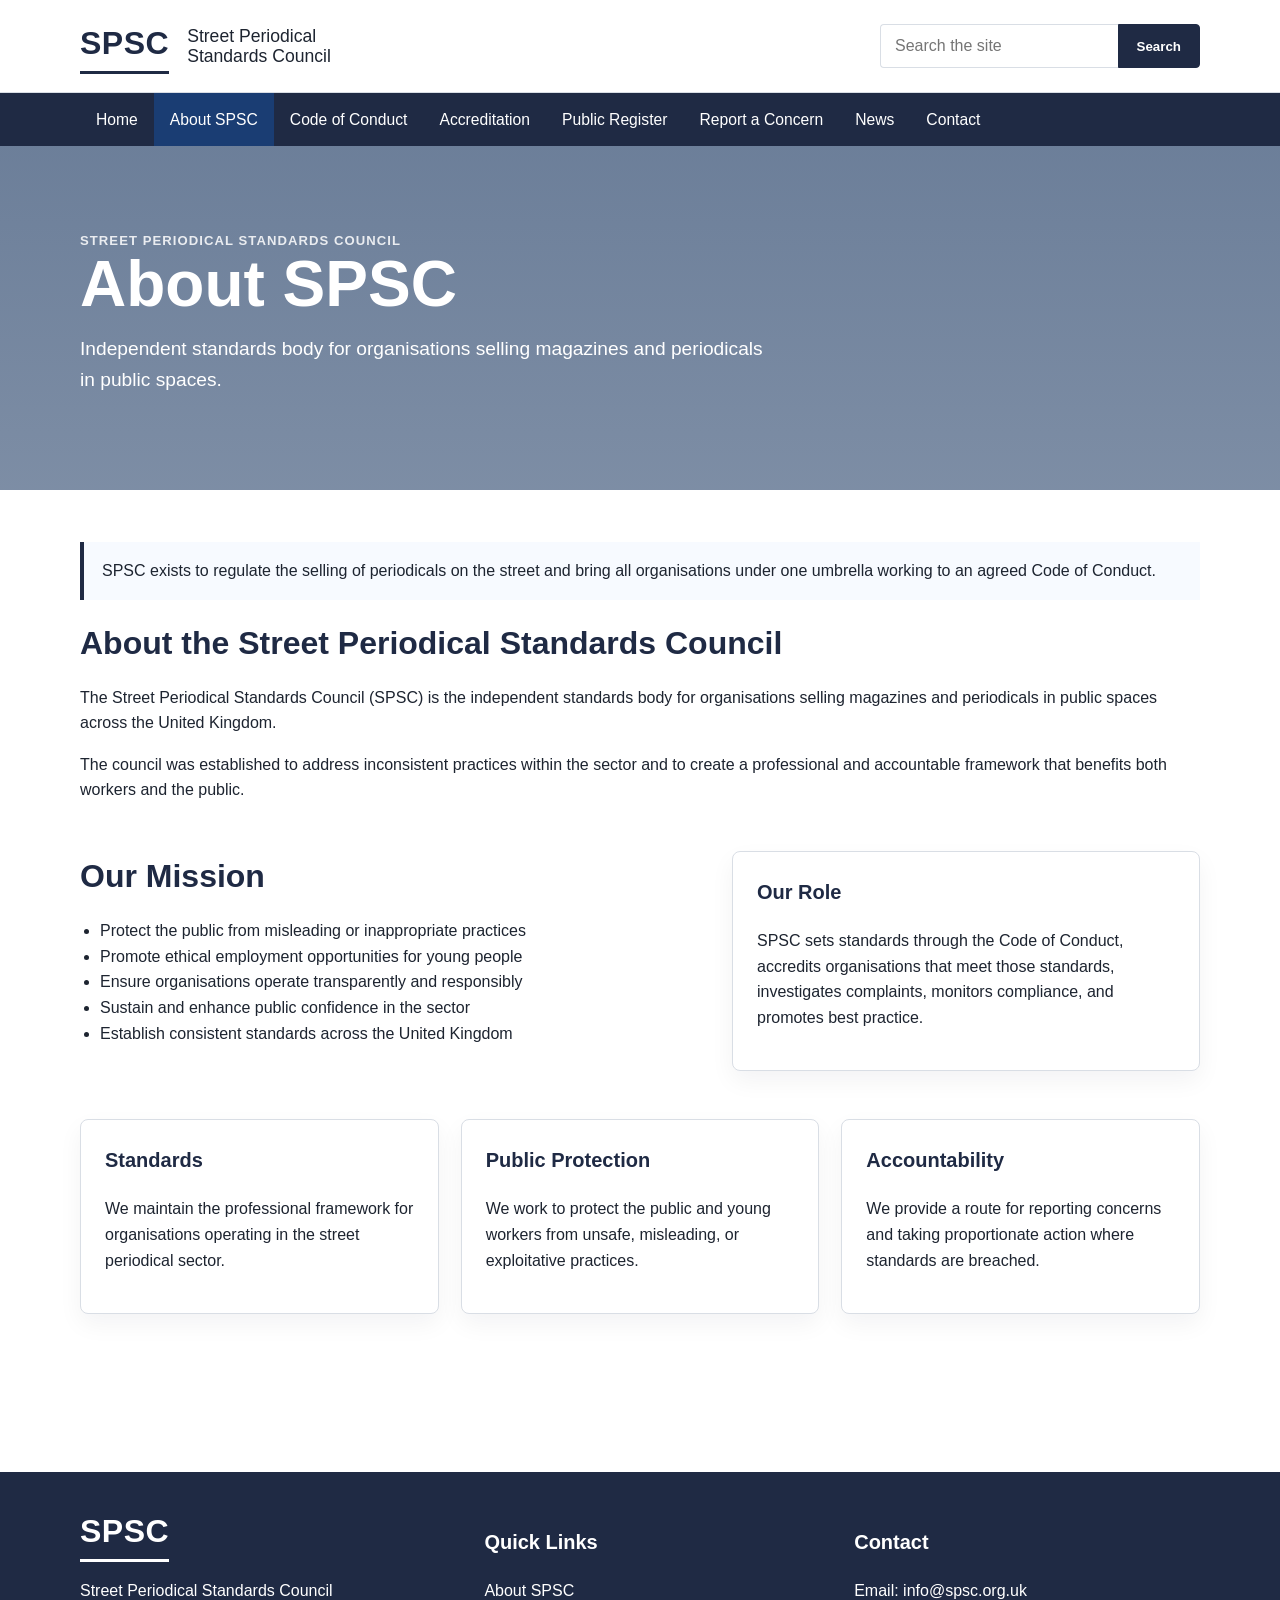
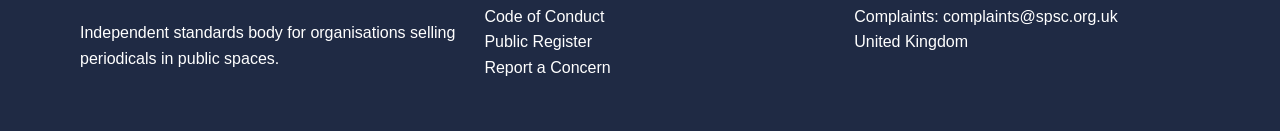
==== about.html @ 5992c967 "Home Page" ====
<!doctype html>
<html lang="en">
<head>
  <meta charset="utf-8">
  <meta name="viewport" content="width=device-width, initial-scale=1">
  <title>About SPSC</title>
  <link rel="stylesheet" href="styles.css">
</head>
<body>
<header class="topbar">
  <div class="container topbar-inner">
    <div class="brand">
      <div class="brand-mark">SPSC</div>
      <div class="brand-text">Street Periodical<br>Standards Council</div>
    </div>
    <form class="search-form">
      <input type="search" placeholder="Search the site">
      <button type="submit">Search</button>
    </form>
  </div>
</header>
<nav class="nav">
  <div class="container">
    <ul>
      <li><a href="index.html" >Home</a></li>
      <li><a href="about.html" class="active">About SPSC</a></li>
      <li><a href="code-of-conduct.html" >Code of Conduct</a></li>
      <li><a href="accreditation.html" >Accreditation</a></li>
      <li><a href="public-register.html" >Public Register</a></li>
      <li><a href="report-a-concern.html" >Report a Concern</a></li>
      <li><a href="news.html" >News</a></li>
      <li><a href="contact.html" >Contact</a></li>
    </ul>
  </div>
</nav>
<section class="hero">
  <div class="container">
    <div class="kicker">Street Periodical Standards Council</div>
    <h1>About SPSC</h1>
    <p>Independent standards body for organisations selling magazines and periodicals in public spaces.</p>
  </div>
</section>
<main>
  <div class="container">
    
<section class="section">
  <div class="notice">SPSC exists to regulate the selling of periodicals on the street and bring all organisations under one umbrella working to an agreed Code of Conduct.</div>
  <h2>About the Street Periodical Standards Council</h2>
  <p>The Street Periodical Standards Council (SPSC) is the independent standards body for organisations selling magazines and periodicals in public spaces across the United Kingdom.</p>
  <p>The council was established to address inconsistent practices within the sector and to create a professional and accountable framework that benefits both workers and the public.</p>
</section>
<section class="section grid-2">
  <div>
    <h2>Our Mission</h2>
    <ul class="clean">
      <li>Protect the public from misleading or inappropriate practices</li>
      <li>Promote ethical employment opportunities for young people</li>
      <li>Ensure organisations operate transparently and responsibly</li>
      <li>Sustain and enhance public confidence in the sector</li>
      <li>Establish consistent standards across the United Kingdom</li>
    </ul>
  </div>
  <div class="card">
    <h3>Our Role</h3>
    <p>SPSC sets standards through the Code of Conduct, accredits organisations that meet those standards, investigates complaints, monitors compliance, and promotes best practice.</p>
  </div>
</section>
<section class="section grid-3">
  <div class="card"><h3>Standards</h3><p>We maintain the professional framework for organisations operating in the street periodical sector.</p></div>
  <div class="card"><h3>Public Protection</h3><p>We work to protect the public and young workers from unsafe, misleading, or exploitative practices.</p></div>
  <div class="card"><h3>Accountability</h3><p>We provide a route for reporting concerns and taking proportionate action where standards are breached.</p></div>
</section>
  </div>
</main>
<footer class="footer">
  <div class="container footer-grid">
    <div>
      <div class="brand-mark" style="color:white;border-color:white;display:inline-block">SPSC</div>
      <p>Street Periodical Standards Council</p>
      <p>Independent standards body for organisations selling periodicals in public spaces.</p>
    </div>
    <div>
      <h3>Quick Links</h3>
      <p><a href="about.html">About SPSC</a><br>
      <a href="code-of-conduct.html">Code of Conduct</a><br>
      <a href="public-register.html">Public Register</a><br>
      <a href="report-a-concern.html">Report a Concern</a></p>
    </div>
    <div>
      <h3>Contact</h3>
      <p>Email: info@spsc.org.uk<br>
      Complaints: complaints@spsc.org.uk<br>
      United Kingdom</p>
    </div>
  </div>
</footer>
<script src="script.js"></script>
</body>
</html>
---- styles.css ----
:root {
  --navy: #1f2a44;
  --navy-2: #1a3d73;
  --text: #1d2430;
  --muted: #5b6573;
  --light: #f4f6f8;
  --border: #d9dee5;
  --white: #ffffff;
}
* { box-sizing: border-box; }
body {
  margin: 0;
  font-family: Arial, Helvetica, sans-serif;
  color: var(--text);
  background: #fff;
  line-height: 1.6;
}
a { color: var(--navy); text-decoration: none; }
a:hover { text-decoration: underline; }
.container { width: min(1120px, 92%); margin: 0 auto; }
.topbar {
  background: var(--white);
  border-bottom: 1px solid var(--border);
}
.topbar-inner {
  display: flex; align-items: center; justify-content: space-between;
  gap: 20px; padding: 18px 0;
}
.brand {
  display: flex; align-items: center; gap: 18px;
}
.brand-mark {
  font-size: 2rem; font-weight: 800; letter-spacing: .5px; color: var(--navy);
  border-bottom: 3px solid var(--navy); padding-bottom: 2px;
}
.brand-text { font-size: 1.1rem; line-height: 1.15; color: var(--text); }
.search-form { display: flex; gap: 0; min-width: 320px; }
.search-form input {
  flex: 1; padding: 12px 14px; border: 1px solid var(--border); border-right: 0;
  font-size: 1rem; border-radius: 4px 0 0 4px;
}
.search-form button, .btn {
  background: var(--navy); color: #fff; border: 1px solid var(--navy);
  padding: 12px 18px; border-radius: 4px; cursor: pointer; font-weight: 700;
}
.search-form button { border-radius: 0 4px 4px 0; }
.btn.secondary { background: #fff; color: var(--navy); }
.btn.ghost { background: transparent; color: var(--navy); border-color: var(--navy); }
.btn.ghost2 { background: var(--navy); color: #fff; border: 1px solid var(--navy);
  padding: 12px 18px; border-radius: 4px; cursor: pointer; font-weight: 700; }
.nav {
  background: var(--navy);
}
.nav ul {
  list-style: none; margin: 0; padding: 0; display: flex; flex-wrap: wrap; gap: 0;
}
.nav a {
  display: block; color: #fff; padding: 14px 16px; font-size: .98rem;
}
.nav a.active, .nav a:hover { background: var(--navy-2); text-decoration: none; }
.hero.home {
  position: relative;
  min-height: 80vh;
  display: flex;
  align-items: center;
  padding: 80px 0;
  color: #ffffff;
  /* Specific gradient to match the image: Darker on the left and bottom */
  background-image: 
    linear-gradient(to right, rgba(255, 255, 255, 0.662) 50%, rgba(17, 24, 39, 0.3) 100%), 
    url('https://images.unsplash.com/photo-1693492153993-be333e685f08?q=80&w=1170&auto=format&fit=crop&ixlib=rb-4.1.0&ixid=M3wxMjA3fDB8MHxwaG90by1wYWdlfHx8fGVufDB8fHx8fA%3D%3D');
  background-size: cover;
  background-position: center;
}


.hero-content {
  max-width: 700px; /* Aligns text to the left side as seen in the image */
}

.hero-title {
  font-size: 3.5rem;
  font-weight: 800;
  line-height: 1.1;
  color: #1f2a44; /* The dark navy color for the main heading */
  margin-bottom: 25px;
}

.hero-subtitle {
  font-size: 2.2rem;
  font-weight: 600;
  color: #ffffff;
  margin-bottom: 30px;
  line-height: 1.2;
}

.hero-description {
  font-size: 1.25rem;
  line-height: 1.6;
  color: rgba(255, 255, 255, 0.9);
  margin-bottom: 40px;
}

/* Button Styling */
.hero-buttons {
  display: flex;
  gap: 20px;
}


/* Responsive adjustments */
@media (max-width: 768px) {
  .hero-title { font-size: 2.5rem; }
  .hero-subtitle { font-size: 1.8rem; }
  .hero-buttons { flex-direction: column; }
}

.hero {
  background: linear-gradient(rgba(18,48,91,.62), rgba(18,48,91,.55)), url('../a_digital_mockup_of_the_official_website_for_the_s.png') center/cover no-repeat;
  color: #fff; padding: 84px 0 70px;
}

.hero h1 { font-size: clamp(2.2rem, 5vw, 4rem); line-height: 1.05; margin: 0 0 16px; max-width: 720px; }
.hero p { max-width: 700px; font-size: 1.2rem; margin: 0 0 24px; }
.hero-actions { display: flex; gap: 14px; flex-wrap: wrap; }
main { padding: 34px 0 70px; }
.section { margin: 0 0 48px; }
.grid-2 { display: grid; grid-template-columns: 1.2fr .9fr; gap: 28px; }
.grid-3 { display: grid; grid-template-columns: repeat(3, 1fr); gap: 22px; }
.grid-4 { display: grid; grid-template-columns: 1fr 3fr; gap: 28px; }

.card {
  background: #fff; border: 1px solid var(--border); border-radius: 8px;
  padding: 24px; box-shadow: 0 10px 24px rgba(9,25,49,.05);
}

.card2 {
  background: #fff; border: 1px solid var(--border); border-radius: 8px;
  padding: 24px; box-shadow: 0 10px 24px rgba(9,25,49,.05);
}

.card2:hover {
  background: var(--navy); border: 1px solid var(--border); border-radius: 8px;
  padding: 24px; box-shadow: 0 10px 24px rgba(9,25,49,.05);
  transition: background 0.5s ease, color 0.3s ease;
}

.card2:hover h3, .card2:hover p, .card2:hover .card-header i {
  color: #fff;
}

.card-header i{
  font-size: 3rem; color: var(--navy); margin: 0 0 14px;
}
.card h3 { margin-top: 0; color: var(--navy); }
h2 { color: var(--navy); font-size: 2rem; margin: 0 0 14px; }
h3 { font-size: 1.25rem; }
.lead { color: var(--muted); font-size: 1.08rem; }
ul.clean { padding-left: 20px; }
.status {
  display: inline-block; padding: 4px 9px; border-radius: 999px; font-size: .9rem; font-weight: 700;
  background: #e8f0ff; color: var(--navy);
}
.status.review { background: #fff4d7; color: #8b6700; }
.status.suspended { background: #fee5e5; color: #9a1b1b; }
.table-wrap { overflow-x: auto; }
table {
  width: 100%; border-collapse: collapse; background: #fff; border: 1px solid var(--border);
}
th, td { padding: 14px 12px; border-bottom: 1px solid var(--border); text-align: left; }
th { background: var(--light); color: var(--navy); }
.notice {
  border-left: 4px solid var(--navy); background: #f7faff; padding: 16px 18px; margin: 18px 0;
}
.form-grid { display: grid; grid-template-columns: 1fr 1fr; gap: 18px; }
.form-group { display: flex; flex-direction: column; gap: 8px; margin-bottom: 16px; }
label { font-weight: 700; }
input, textarea, select {
  width: 100%; padding: 12px 13px; border: 1px solid var(--border); border-radius: 4px; font-size: 1rem;
}
textarea { min-height: 130px; resize: vertical; }
.footer {
  background: var(--navy); color: #fff; padding: 34px 0; margin-top: 40px;
}
.footer-grid { display: grid; grid-template-columns: 1.1fr 1fr 1fr; gap: 24px; }
.footer a { color: #fff; }
.kicker { text-transform: uppercase; letter-spacing: .08em; font-size: .82rem; color: var(--muted); font-weight: 700; }
.hero .kicker { color: rgba(255,255,255,.85); }
@media (max-width: 900px) {
  .grid-2, .grid-3, .footer-grid, .form-grid { grid-template-columns: 1fr; }
  .topbar-inner { flex-direction: column; align-items: flex-start; }
  .search-form { min-width: 0; width: 100%; }
}

/* Container Box */
.spsc-register-card {
    background: #FFFFFF;
    padding: 30px;
    max-width: 450px;
    border-radius: 4px;
    box-shadow: 0 4px 15px rgba(0,0,0,0.05);
}

/* Search Input Styling */
.register-search-wrap {
    display: flex;
    margin-bottom: 25px;
    border: 1px solid #e0e0e0;
    border-radius: 6px;
    overflow: hidden;
}

.search-input-container {
    display: flex;
    align-items: center;
    padding-left: 15px;
    flex-grow: 1;
}

.search-input-container input {
    border: none;
    padding: 12px;
    width: 100%;
    outline: none;
}

.search-button {
    background: #e6e6e6;
    border: none;
    padding: 0 25px;
    color: #333;
    font-weight: 600;
    cursor: pointer;
}

/* Organization Result Card */
.organization-result {
    border: 1px solid #e0e0e0;
    border-radius: 8px;
    overflow: hidden;
}

.org-header {
    background: #f4f5f7; /* Light grey header */
    padding: 10px;
    display: flex;
    justify-content: space-between;
    align-items: center;
    border-bottom: 1px solid #e0e0e0;
}

.org-header h4 {
    font-weight: 800;
    font-style: italic;
    margin: 0 0 5px 0;
    font-size: 1.1rem;
}

.badge-accredited {
    background: #e1f0f4;
    color: #4b8ba0;
    padding: 2px 8px;
    border-radius: 4px;
    font-size: 0.85rem;
}

.org-location {
    padding: 15px 20px;
    display: flex;
    justify-content: space-between;
    align-items: center;
    color: #666;
}

.org-location strong {
    color: #333;
}

.fa-chevron-right {
    color: #999;
    font-size: 0.8rem;
}
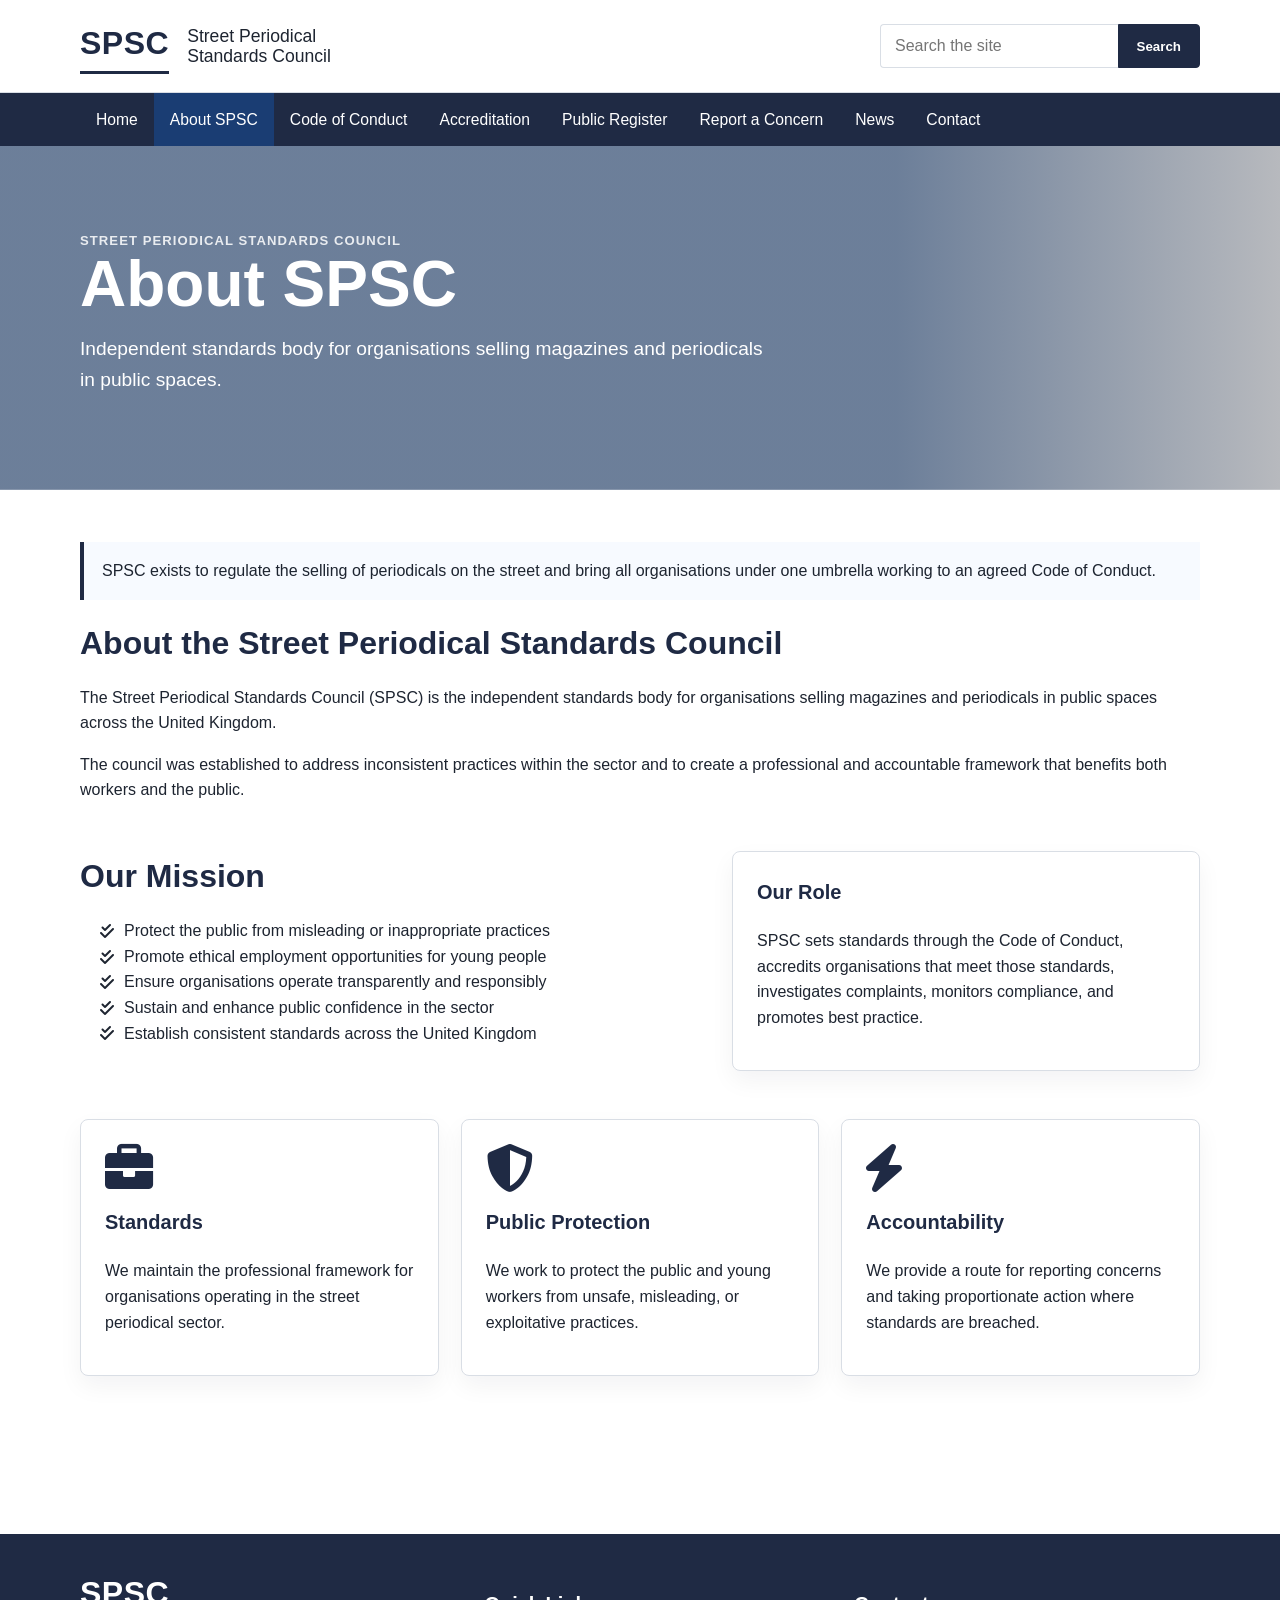
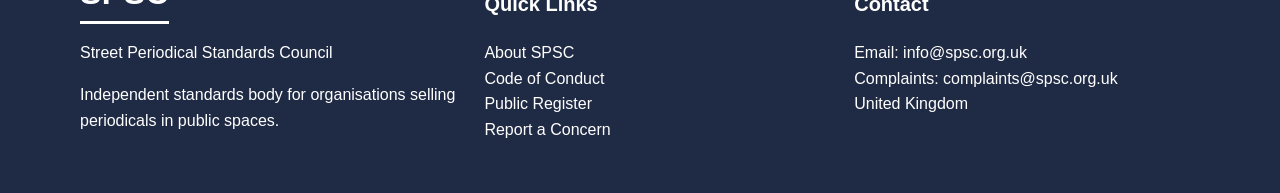
==== commit 0134a0b7: "About Page" ====
--- a/about.html
+++ b/about.html
@@ -3,8 +3,11 @@
 <head>
   <meta charset="utf-8">
   <meta name="viewport" content="width=device-width, initial-scale=1">
-  <title>About SPSC</title>
+  <meta name="description" content="The Street Periodical Standards Council (SPSC) is the independent regulatory body overseeing organisations that sell magazines and other periodicals in public spaces. Our role is to bring the sector under one professional framework, regulate practices, investigate complaints, and ensure accredited organisations uphold the SPSC Code of Conduct.">
+  <title>Street Periodical Standards Council (SPSC) | About</title>
   <link rel="stylesheet" href="styles.css">
+  <link rel="stylesheet" href="https://cdnjs.cloudflare.com/ajax/libs/font-awesome/6.0.0/css/all.min.css">
+    <link href="https://fonts.googleapis.com/css2?family=Plus+Jakarta+Sans:wght@400;500;600;700&display=swap" rel="stylesheet">
 </head>
 <body>
 <header class="topbar">
@@ -19,6 +22,7 @@
     </form>
   </div>
 </header>
+
 <nav class="nav">
   <div class="container">
     <ul>
@@ -33,13 +37,15 @@
     </ul>
   </div>
 </nav>
-<section class="hero">
+
+<section class="hero about">
   <div class="container">
     <div class="kicker">Street Periodical Standards Council</div>
     <h1>About SPSC</h1>
     <p>Independent standards body for organisations selling magazines and periodicals in public spaces.</p>
   </div>
 </section>
+
 <main>
   <div class="container">
     
@@ -53,11 +59,26 @@
   <div>
     <h2>Our Mission</h2>
     <ul class="clean">
-      <li>Protect the public from misleading or inappropriate practices</li>
-      <li>Promote ethical employment opportunities for young people</li>
-      <li>Ensure organisations operate transparently and responsibly</li>
-      <li>Sustain and enhance public confidence in the sector</li>
-      <li>Establish consistent standards across the United Kingdom</li>
+      <div class="clean-item">
+        <i class="fa-solid fa-check-double"></i>
+        <li>Protect the public from misleading or inappropriate practices</li>
+      </div>
+      <div class="clean-item">
+        <i class="fa-solid fa-check-double"></i>
+        <li>Promote ethical employment opportunities for young people</li>
+      </div>
+      <div class="clean-item">
+        <i class="fa-solid fa-check-double"></i>
+        <li>Ensure organisations operate transparently and responsibly</li>
+      </div>
+      <div class="clean-item">
+        <i class="fa-solid fa-check-double"></i>
+        <li>Sustain and enhance public confidence in the sector</li>
+      </div>
+      <div class="clean-item">
+        <i class="fa-solid fa-check-double"></i>
+        <li>Establish consistent standards across the United Kingdom</li>
+      </div>
     </ul>
   </div>
   <div class="card">
@@ -66,9 +87,29 @@
   </div>
 </section>
 <section class="section grid-3">
-  <div class="card"><h3>Standards</h3><p>We maintain the professional framework for organisations operating in the street periodical sector.</p></div>
-  <div class="card"><h3>Public Protection</h3><p>We work to protect the public and young workers from unsafe, misleading, or exploitative practices.</p></div>
-  <div class="card"><h3>Accountability</h3><p>We provide a route for reporting concerns and taking proportionate action where standards are breached.</p></div>
+  <div class="card">
+    <div class="card-header">
+      <i class="fa-sharp fa-solid fa-briefcase"></i>
+      <h3>Standards</h3>
+    </div>
+    <p>We maintain the professional framework for organisations operating in the street periodical sector.</p>
+  </div>
+
+  <div class="card">
+    <div class="card-header">
+      <i class="fa-solid fa-shield"></i>
+      <h3>Public Protection</h3>
+    </div>
+    <p>We work to protect the public and young workers from unsafe, misleading, or exploitative practices.</p>
+  </div>
+  
+  <div class="card">
+    <div class="card-header">
+      <i class="fa-solid fa-bolt"></i>
+      <h3>Accountability</h3>
+    </div>
+    <p>We provide a route for reporting concerns and taking proportionate action where standards are breached.</p>
+  </div>
 </section>
   </div>
 </main>
--- a/styles.css
+++ b/styles.css
@@ -18,6 +18,8 @@
 a { color: var(--navy); text-decoration: none; }
 a:hover { text-decoration: underline; }
 .container { width: min(1120px, 92%); margin: 0 auto; }
+
+li {list-style: none;}
 .topbar {
   background: var(--white);
   border-bottom: 1px solid var(--border);
@@ -116,7 +118,20 @@
 }
 
 .hero {
-  background: linear-gradient(rgba(18,48,91,.62), rgba(18,48,91,.55)), url('../a_digital_mockup_of_the_official_website_for_the_s.png') center/cover no-repeat;
+    background-image: 
+    linear-gradient(to right, rgba(18,48,91,.62) 70%, rgba(17, 24, 39, 0.3) 100%), 
+    url('https://images.unsplash.com/photo-1693492153993-be333e685f08?q=80&w=1170&auto=format&fit=crop&ixlib=rb-4.1.0&ixid=M3wxMjA3fDB8MHxwaG90by1wYWdlfHx8fGVufDB8fHx8fA%3D%3D');
+  background-size: cover;
+  background-position: center;
+  color: #fff; padding: 84px 0 70px;
+}
+
+.hero.about {
+    background-image: 
+    linear-gradient(to right, rgba(18,48,91,.62) 70%, rgba(17, 24, 39, 0.3) 100%), 
+    url('https://images.unsplash.com/photo-1696834137457-5cfccd2f11cb?q=80&w=1170&auto=format&fit=crop&ixlib=rb-4.1.0&ixid=M3wxMjA3fDB8MHxwaG90by1wYWdlfHx8fGVufDB8fHx8fA%3D%3D');
+  background-size: cover;
+  background-position: center;
   color: #fff; padding: 84px 0 70px;
 }
 
@@ -157,6 +172,7 @@
 h3 { font-size: 1.25rem; }
 .lead { color: var(--muted); font-size: 1.08rem; }
 ul.clean { padding-left: 20px; }
+ul.clean .clean-item  { display: flex; align-items: center; gap: 10px; }
 .status {
   display: inline-block; padding: 4px 9px; border-radius: 999px; font-size: .9rem; font-weight: 700;
   background: #e8f0ff; color: var(--navy);
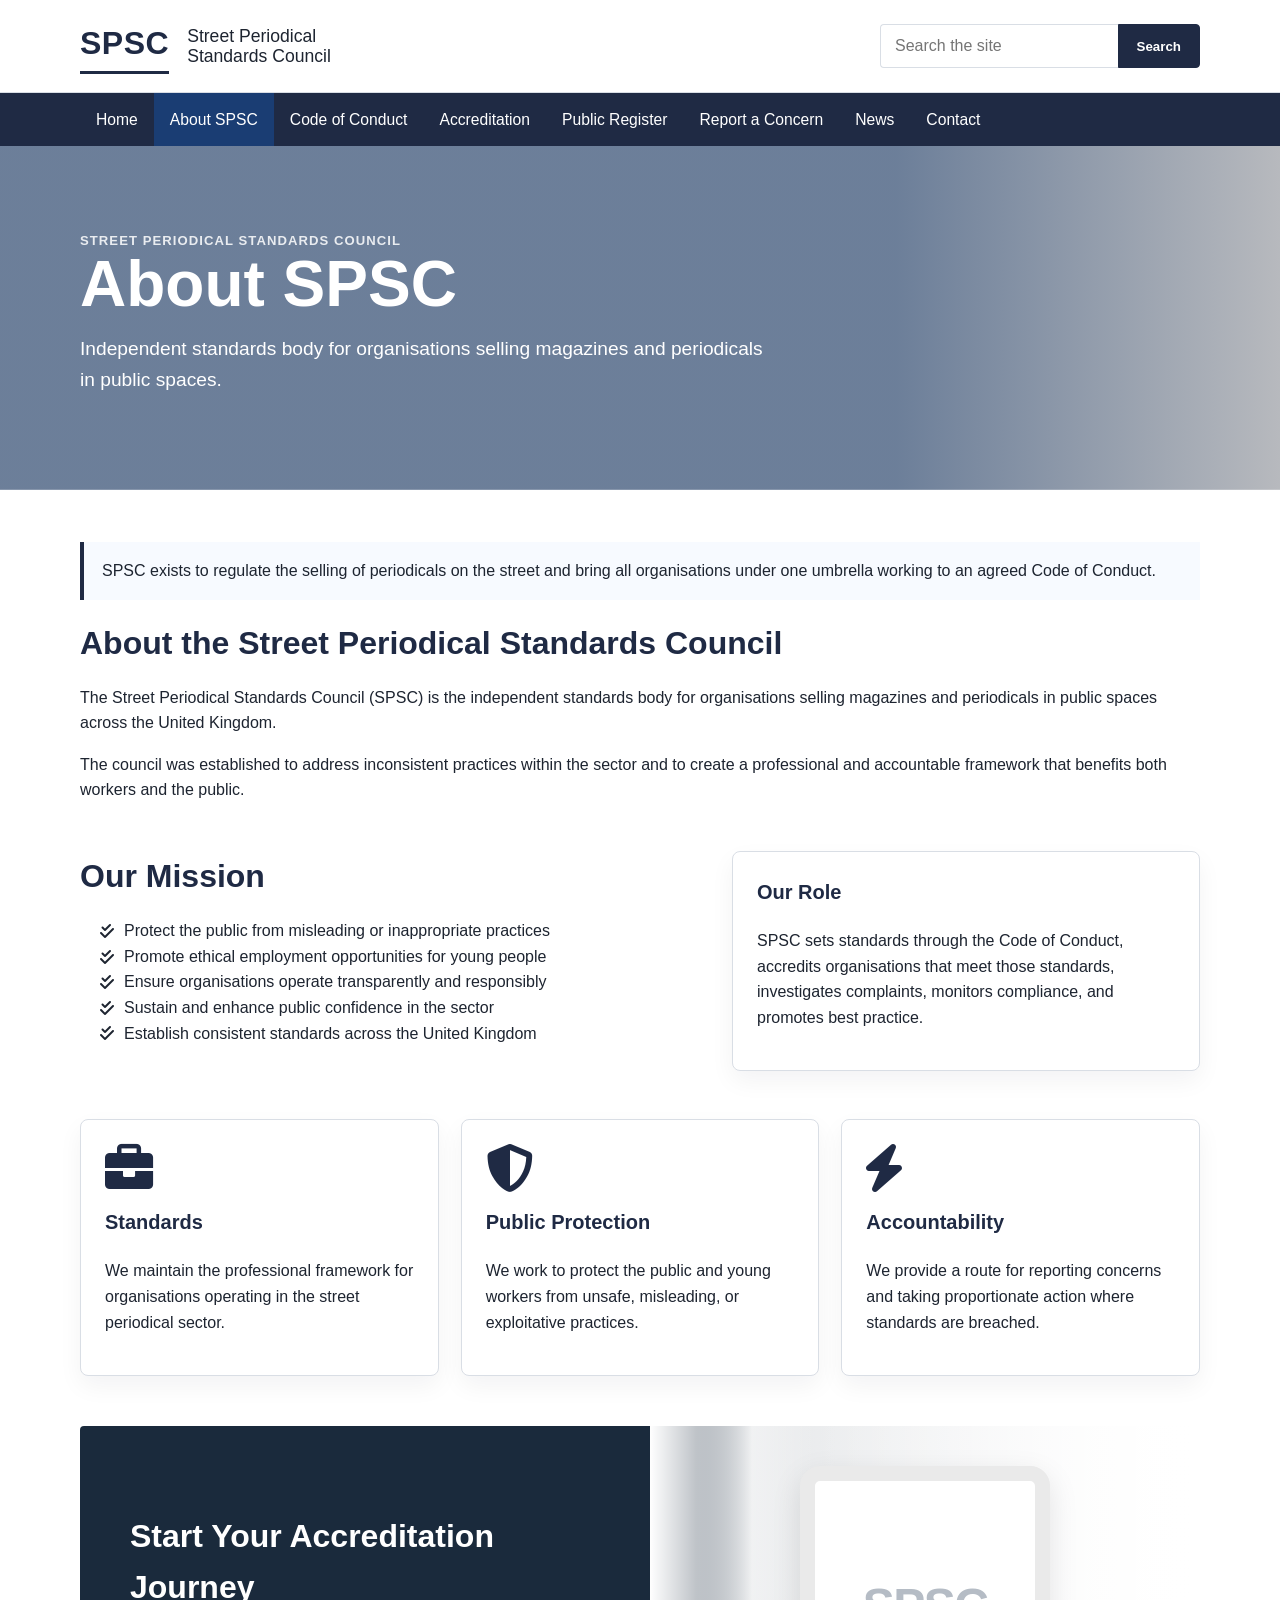
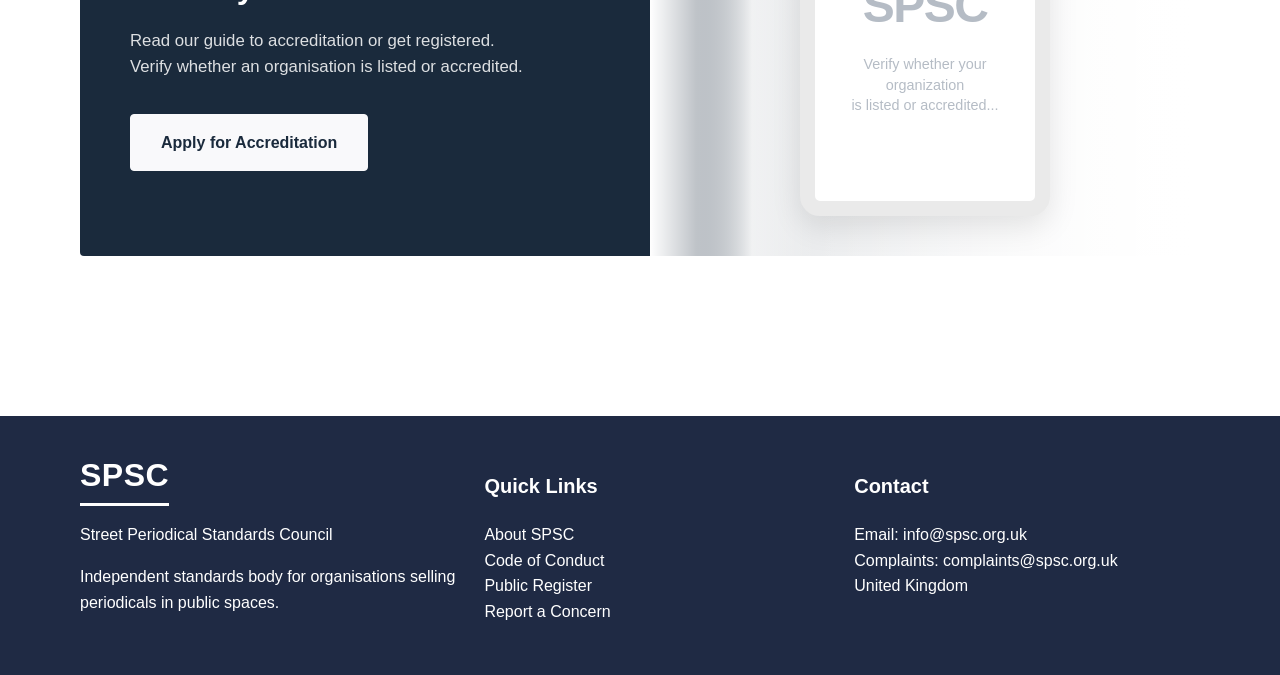
==== commit b351379f: "javascript" ====
--- a/about.html
+++ b/about.html
@@ -8,6 +8,7 @@
   <link rel="stylesheet" href="styles.css">
   <link rel="stylesheet" href="https://cdnjs.cloudflare.com/ajax/libs/font-awesome/6.0.0/css/all.min.css">
     <link href="https://fonts.googleapis.com/css2?family=Plus+Jakarta+Sans:wght@400;500;600;700&display=swap" rel="stylesheet">
+    <link rel="shortcut icon" href="images/SPSC_favicon.png" type="image/x-icon">
 </head>
 <body>
 <header class="topbar">
@@ -111,6 +112,28 @@
     <p>We provide a route for reporting concerns and taking proportionate action where standards are breached.</p>
   </div>
 </section>
+
+<div class="container-inner spsc-accreditation-cta">
+    <div class="banner-content">
+      <h2 class="banner-title">Start Your Accreditation Journey</h2>
+      <p class="banner-description">
+        Read our guide to accreditation or get registered. <br>
+        Verify whether an organisation is listed or accredited.
+      </p>
+      <a href="accreditation.html" class="btn-accredit">Apply for Accreditation</a>
+    </div>
+
+    <div class="banner-mockup">
+      <div class="tablet-mockup">
+        <div class="mockup-content">
+          <h1 class="mockup-logo">SPSC</h1>
+          <p class="mockup-text-placeholder">
+            Verify whether your organization <br> is listed or accredited...
+          </p>
+        </div>
+      </div>
+    </div>
+</div>
   </div>
 </main>
 <footer class="footer">
@@ -135,6 +158,13 @@
     </div>
   </div>
 </footer>
+
+<button id="backToTop" class="back-to-top" aria-label="Back to top">
+  <svg width="24" height="24" viewBox="0 0 24 24" fill="none" stroke="currentColor" stroke-width="2.5" stroke-linecap="round" stroke-linejoin="round">
+    <polyline points="18 15 12 9 6 15"></polyline>
+  </svg>
+</button>
+
 <script src="script.js"></script>
 </body>
 </html>
--- a/styles.css
+++ b/styles.css
@@ -135,6 +135,60 @@
   color: #fff; padding: 84px 0 70px;
 }
 
+.hero.conduct {
+    background-image: 
+    linear-gradient(to right, rgba(18,48,91,.62) 70%, rgba(17, 24, 39, 0.3) 100%), 
+    url('https://plus.unsplash.com/premium_photo-1661308306349-97bba668306a?q=80&w=1170&auto=format&fit=crop&ixlib=rb-4.1.0&ixid=M3wxMjA3fDB8MHxwaG90by1wYWdlfHx8fGVufDB8fHx8fA%3D%3D');
+  background-size: cover;
+  background-position: center;
+  color: #fff; padding: 84px 0 70px;
+}
+
+.hero.accredit {
+    background-image: 
+    linear-gradient(to right, rgba(18,48,91,.62) 70%, rgba(17, 24, 39, 0.3) 100%), 
+    url('https://plus.unsplash.com/premium_photo-1664475691319-488c3131ea17?q=80&w=1170&auto=format&fit=crop&ixlib=rb-4.1.0&ixid=M3wxMjA3fDB8MHxwaG90by1wYWdlfHx8fGVufDB8fHx8fA%3D%3D');
+  background-size: cover;
+  background-position: center;
+  color: #fff; padding: 84px 0 70px;
+}
+
+.hero.register {
+    background-image: 
+    linear-gradient(to right, rgba(18,48,91,.62) 70%, rgba(17, 24, 39, 0.3) 100%), 
+    url('https://plus.unsplash.com/premium_photo-1661410866488-f9c16c7c46aa?q=80&w=1170&auto=format&fit=crop&ixlib=rb-4.1.0&ixid=M3wxMjA3fDB8MHxwaG90by1wYWdlfHx8fGVufDB8fHx8fA%3D%3D');
+  background-size: cover;
+  background-position: center;
+  color: #fff; padding: 84px 0 70px;
+}
+
+.hero.report-concern {
+    background-image: 
+    linear-gradient(to right, rgba(18,48,91,.62) 70%, rgba(17, 24, 39, 0.3) 100%), 
+    url('https://images.unsplash.com/photo-1516321318423-f06f85e504b3?q=80&w=1170&auto=format&fit=crop&ixlib=rb-4.1.0&ixid=M3wxMjA3fDB8MHxwaG90by1wYWdlfHx8fGVufDB8fHx8fA%3D%3D');
+  background-size: cover;
+  background-position: center;
+  color: #fff; padding: 84px 0 70px;
+}
+
+.hero.news {
+    background-image: 
+    linear-gradient(to right, rgba(18,48,91,.62) 70%, rgba(17, 24, 39, 0.3) 100%), 
+    url('https://images.unsplash.com/photo-1546422904-90eab23c3d7e?q=80&w=1172&auto=format&fit=crop&ixlib=rb-4.1.0&ixid=M3wxMjA3fDB8MHxwaG90by1wYWdlfHx8fGVufDB8fHx8fA%3D%3D');
+  background-size: cover;
+  background-position: center;
+  color: #fff; padding: 84px 0 70px;
+}
+
+.hero.contact {
+    background-image: 
+    linear-gradient(to right, rgba(18,48,91,.62) 70%, rgba(17, 24, 39, 0.3) 100%), 
+    url('https://images.unsplash.com/photo-1587560699334-bea93391dcef?q=80&w=1170&auto=format&fit=crop&ixlib=rb-4.1.0&ixid=M3wxMjA3fDB8MHxwaG90by1wYWdlfHx8fGVufDB8fHx8fA%3D%3D');
+  background-size: cover;
+  background-position: center;
+  color: #fff; padding: 84px 0 70px;
+}
+
 .hero h1 { font-size: clamp(2.2rem, 5vw, 4rem); line-height: 1.05; margin: 0 0 16px; max-width: 720px; }
 .hero p { max-width: 700px; font-size: 1.2rem; margin: 0 0 24px; }
 .hero-actions { display: flex; gap: 14px; flex-wrap: wrap; }
@@ -154,6 +208,11 @@
   padding: 24px; box-shadow: 0 10px 24px rgba(9,25,49,.05);
 }
 
+.card3 {
+  background: #fff; border: 1px solid var(--border); border-radius: 8px;
+  padding: 24px; 
+}
+
 .card2:hover {
   background: var(--navy); border: 1px solid var(--border); border-radius: 8px;
   padding: 24px; box-shadow: 0 10px 24px rgba(9,25,49,.05);
@@ -164,6 +223,12 @@
   color: #fff;
 }
 
+.card3:hover {
+  box-shadow: 10px 10px 24px rgba(9,25,49,.05);
+  transform: scale(1.02);
+  transition: background 0.5s ease, color 0.3s ease, transform 0.3s ease;
+}
+
 .card-header i{
   font-size: 3rem; color: var(--navy); margin: 0 0 14px;
 }
@@ -171,33 +236,38 @@
 h2 { color: var(--navy); font-size: 2rem; margin: 0 0 14px; }
 h3 { font-size: 1.25rem; }
 .lead { color: var(--muted); font-size: 1.08rem; }
-ul.clean { padding-left: 20px; }
-ul.clean .clean-item  { display: flex; align-items: center; gap: 10px; }
+ul.clean, ol.clean { padding-left: 20px; }
+ul.clean .clean-item, ol.clean .clean-item { display: flex; align-items: center; gap: 10px; }
 .status {
   display: inline-block; padding: 4px 9px; border-radius: 999px; font-size: .9rem; font-weight: 700;
   background: #e8f0ff; color: var(--navy);
 }
+
 .status.review { background: #fff4d7; color: #8b6700; }
 .status.suspended { background: #fee5e5; color: #9a1b1b; }
 .table-wrap { overflow-x: auto; }
 table {
   width: 100%; border-collapse: collapse; background: #fff; border: 1px solid var(--border);
 }
+
 th, td { padding: 14px 12px; border-bottom: 1px solid var(--border); text-align: left; }
 th { background: var(--light); color: var(--navy); }
 .notice {
   border-left: 4px solid var(--navy); background: #f7faff; padding: 16px 18px; margin: 18px 0;
 }
+
 .form-grid { display: grid; grid-template-columns: 1fr 1fr; gap: 18px; }
 .form-group { display: flex; flex-direction: column; gap: 8px; margin-bottom: 16px; }
 label { font-weight: 700; }
 input, textarea, select {
   width: 100%; padding: 12px 13px; border: 1px solid var(--border); border-radius: 4px; font-size: 1rem;
 }
+
 textarea { min-height: 130px; resize: vertical; }
 .footer {
   background: var(--navy); color: #fff; padding: 34px 0; margin-top: 40px;
 }
+
 .footer-grid { display: grid; grid-template-columns: 1.1fr 1fr 1fr; gap: 24px; }
 .footer a { color: #fff; }
 .kicker { text-transform: uppercase; letter-spacing: .08em; font-size: .82rem; color: var(--muted); font-weight: 700; }
@@ -296,3 +366,272 @@
     color: #999;
     font-size: 0.8rem;
 }
+
+/* Container Box */
+.spsc-process-container {
+    display: grid;
+    grid-template-columns: repeat(3, 1fr);
+    gap: 30px;
+    margin: 20px auto 50px; 
+    border-radius: 4px;
+}
+
+@media (max-width: 900px){
+    .spsc-process-container {
+        grid-template-columns: 1fr;
+    }
+}
+
+
+.process-step {
+    flex: 1;
+    position: relative;
+    padding: 30px 20px 30px 30px; 
+    background-color: #f5f5f5;
+    box-shadow: 10px 4px 15px rgba(0,0,0,0.03); 
+}
+
+/* Handle Content Alignments */
+.step-content {
+    position: relative;
+    z-index: 2;
+}
+
+.process-step.no-chevron {
+    border-right: none;
+    padding-right: 30px;
+}
+
+.step-number {
+    font-size: 2.5rem;
+    font-weight: 800;
+    color: #1a2a3c;
+    margin: 0 0 5px 0;
+    display: flex;
+    align-items: center;
+}
+
+.step-title {
+    font-size: 1rem;
+    font-weight: 600;
+    color: #374151; /* Dark charcoal */
+    margin-left: 15px;
+    letter-spacing: -0.5px;
+}
+
+.step-description {
+    font-size: 0.95rem;
+    color: #4b5563; /* Medium grey */
+    margin: 0;
+}
+
+/* CTA Container Box */
+.container-inner {
+    display: flex;
+    width: 100%;
+    margin: 50px auto;
+    border-radius: 4px;
+    overflow: hidden; 
+    background: 
+      linear-gradient(to right, #1a2a3c 0%, #1a2a3c 55%, rgba(26, 42, 60, 0.1) 60%, rgba(26, 42, 60, 0) 100%), 
+      url('https://images.unsplash.com/photo-1693492153993-be333e685f08?q=80&w=1170');
+    background-size: cover;
+    background-position: left;
+}
+
+/* LEFT COLUMN Styling */
+.banner-content {
+    flex: 1;
+    padding: 60px 50px;
+    display: flex;
+    flex-direction: column;
+    justify-content: center;
+    align-items: flex-start;
+}
+
+.banner-title {
+    font-size: 2rem;
+    font-weight: 800;
+    color: #ffffff;
+    margin: 0 0 15px 0;
+}
+
+.banner-description {
+    font-size: 1.05rem;
+    color: rgba(255, 255, 255, 0.85);
+    line-height: 1.5;
+    margin: 0 0 35px 0;
+}
+
+/* BUTTON: Specific off-white/light blue color in banner.JPG */
+.btn-accredit {
+    background-color: #f9f9fb;
+    color: #1a2a3c;
+    padding: 15px 30px;
+    border-radius: 4px;
+    text-decoration: none;
+    font-weight: 700;
+    border: 1px solid #f9f9fb;
+}
+
+.btn-accredit:hover {
+    background-color: #ffffff;
+    border-color: #ffffff;
+}
+
+/* RIGHT COLUMN Styling */
+.banner-mockup {
+    flex: 1;
+    display: flex;
+    justify-content: center;
+    align-items: center;
+    padding: 40px;
+    background: linear-gradient(to left, #FFFFFF, rgba(255, 255, 255, 0) 70%, rgba(255, 255, 255, 1));
+}
+
+/* TABLET MOCKUP styling with shadow blend */
+.tablet-mockup {
+    background: #FFFFFF;
+    border: 15px solid #eaeaea; /* Light grey tablet bezel */
+    border-radius: 20px;
+    width: 250px;
+    height: 350px;
+    padding: 20px;
+    box-shadow: 0 10px 30px rgba(0, 0, 0, 0.1); /* Soft shadow on right blend */
+    display: flex;
+    justify-content: center;
+    align-items: center;
+}
+
+/* MOCKUP CONTENT settings */
+.mockup-content {
+    text-align: center;
+    color: #b5bcc5; /* Specific light grey color in banner.JPG */
+}
+
+.mockup-logo {
+    font-size: 3rem;
+    font-weight: 800;
+    margin: 0 0 10px 0;
+    letter-spacing: -1.5px;
+    color: #b5bcc5;
+}
+
+.mockup-text-placeholder {
+    font-size: 0.9rem;
+    line-height: 1.4;
+    color: #b5bcc5;
+    margin: 0;
+}
+
+.spsc-main-wrapper {
+    display: grid; grid-template-columns: 3fr 1fr; gap: 28px; 
+    flex-wrap: wrap; /* Important for mobile wrap */
+}
+
+.spsc-sidebar-column {
+    flex: 1; /* Sidebar is half as wide as content */
+    min-width: 250px;
+}
+
+/* Tablet view adjustments */
+@media (max-width: 1024px) {
+    .spsc-main-wrapper {
+        gap: 20px;
+    }
+}
+
+/* Mobile view (Stacking columns) */
+@media (max-width: 768px) {
+    .spsc-main-wrapper {
+        flex-direction: column;
+    }
+}
+
+/* --- SIDEBAR SECTIONS --- */
+.spsc-sidebar-title-heading {
+    font-size: 1.4rem;
+    margin-bottom: 15px;
+}
+
+.spsc-sidebar-subtitle-text {
+    font-size: 0.95rem;
+    margin-bottom: 20px;
+}
+
+.spsc-icon-list-items {
+    list-style: none;
+    padding: 0;
+    margin: 0 0 25px 0;
+}
+
+.spsc-icon-list-items li {
+    display: flex;
+    align-items: center;
+    gap: 10px;
+    margin-bottom: 15px;
+}
+
+.spsc-icon-list-items li p {
+    margin: 0;
+    font-size: 0.95rem;
+    color: #374151;
+}
+
+
+/* BACK TO TOP */
+.back-to-top {
+  /* Positioning */
+  position: fixed;
+  bottom: 30px;
+  right: 30px;
+  z-index: 1000;
+  
+  /* Sizing & Shape */
+  width: 50px;
+  height: 50px;
+  border-radius: 8px; /* Matches the button radius in the SPSC designs */
+  
+  /* Colors & Border */
+  background-color: var(--navy-2);
+  color: var(--white);
+  border: 1px solid var(--navy);
+  
+  /* Center the Icon */
+  display: flex;
+  align-items: center;
+  justify-content: center;
+  
+  /* Interaction */
+  cursor: pointer;
+  transition: all 0.3s ease;
+  box-shadow: 0 4px 12px rgba(31, 42, 68, 0.2);
+  
+  /* Initial State (Hidden) */
+  opacity: 0;
+  visibility: hidden;
+  transform: translateY(10px);
+}
+
+.back-to-top.show {
+  opacity: 1;
+  visibility: visible;
+  transform: translateY(0);
+}
+
+.back-to-top:hover {
+  background-color: var(--navy-2);
+  border-color: var(--navy-2);
+  transform: translateY(-3px);
+  box-shadow: 0 6px 16px rgba(31, 42, 68, 0.3);
+}
+
+/* Ensure visibility on white background */
+@media (max-width: 768px) {
+  .back-to-top {
+    bottom: 20px;
+    right: 20px;
+    width: 45px;
+    height: 45px;
+  }
+}
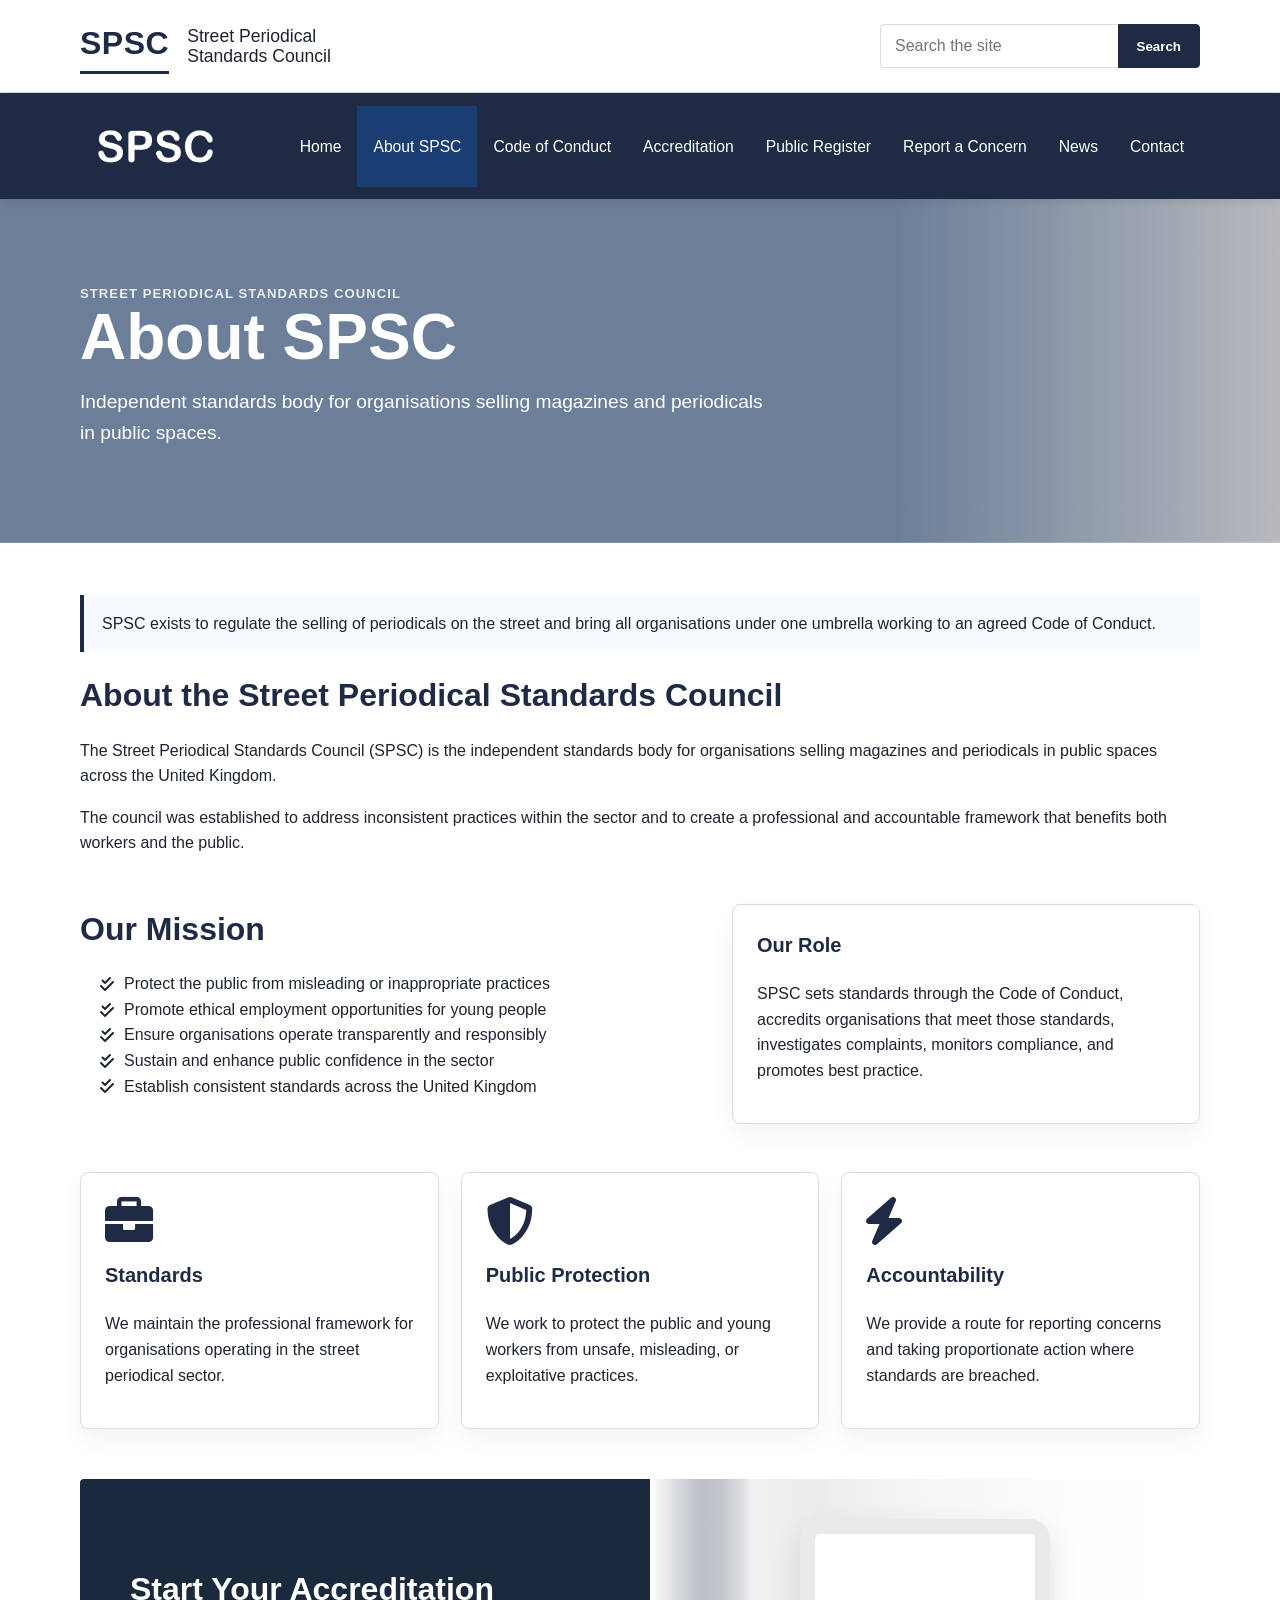
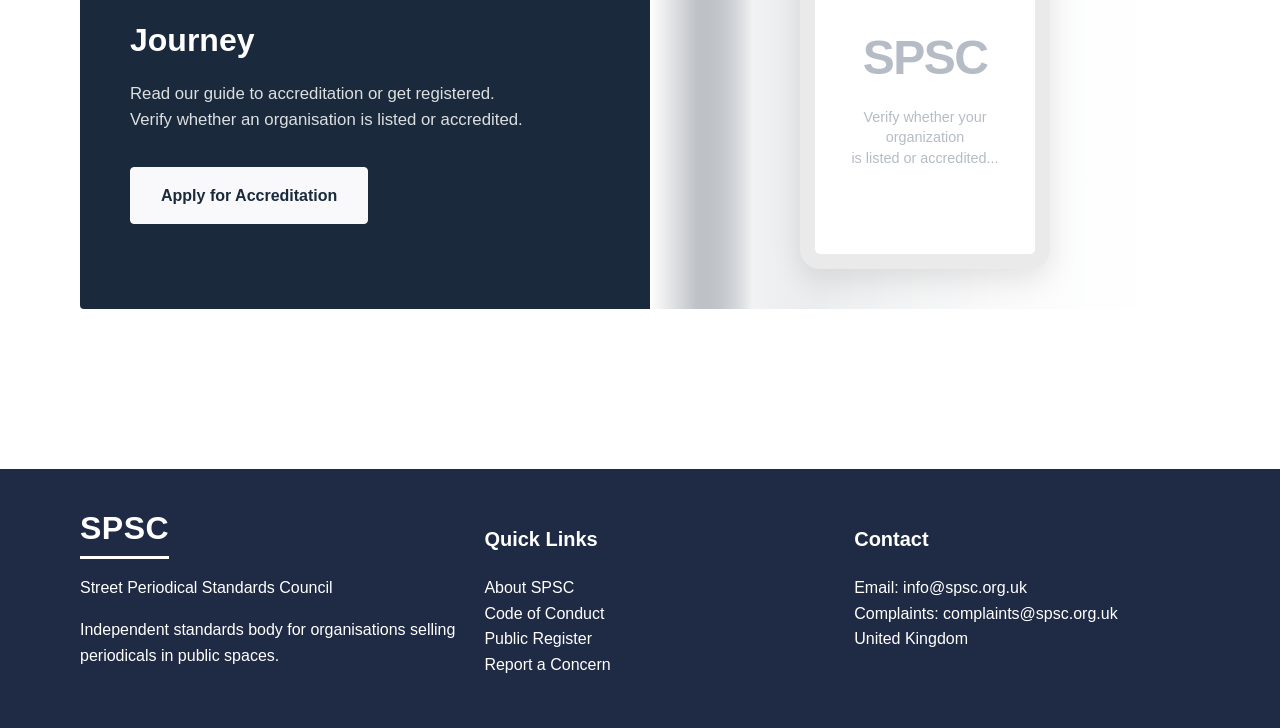
==== commit 67f09172: "sticky nav" ====
--- a/about.html
+++ b/about.html
@@ -26,15 +26,19 @@
 
 <nav class="nav">
   <div class="container">
+    <a href="index.html" class="logo">
+      <img src="images/logo-white.png" alt="SPSC Logo">
+    </a>
+
     <ul>
-      <li><a href="index.html" >Home</a></li>
+      <li><a href="index.html">Home</a></li>
       <li><a href="about.html" class="active">About SPSC</a></li>
-      <li><a href="code-of-conduct.html" >Code of Conduct</a></li>
-      <li><a href="accreditation.html" >Accreditation</a></li>
-      <li><a href="public-register.html" >Public Register</a></li>
-      <li><a href="report-a-concern.html" >Report a Concern</a></li>
-      <li><a href="news.html" >News</a></li>
-      <li><a href="contact.html" >Contact</a></li>
+      <li><a href="code-of-conduct.html">Code of Conduct</a></li>
+      <li><a href="accreditation.html">Accreditation</a></li>
+      <li><a href="public-register.html">Public Register</a></li>
+      <li><a href="report-a-concern.html">Report a Concern</a></li>
+      <li><a href="news.html">News</a></li>
+      <li><a href="contact.html">Contact</a></li>
     </ul>
   </div>
 </nav>
@@ -164,7 +168,6 @@
     <polyline points="18 15 12 9 6 15"></polyline>
   </svg>
 </button>
-
 <script src="script.js"></script>
 </body>
 </html>
--- a/styles.css
+++ b/styles.css
@@ -50,16 +50,74 @@
 .btn.ghost { background: transparent; color: var(--navy); border-color: var(--navy); }
 .btn.ghost2 { background: var(--navy); color: #fff; border: 1px solid var(--navy);
   padding: 12px 18px; border-radius: 4px; cursor: pointer; font-weight: 700; }
+/* Modified Nav Container */
 .nav {
   background: var(--navy);
-}
+  width: 100%;
+  /* Sticky to the top functionality */
+  position: sticky;
+  top: 0;
+  z-index: 1000;
+  box-shadow: 0 2px 10px rgba(0, 0, 0, 0.1);
+}
+
+.nav .container {
+  display: flex;
+  align-items: center;
+  justify-content: space-between;
+  margin: 0 auto;
+}
+
+/* Logo specific styling */
+.nav .logo img {
+  display: block;
+  max-height: 50px; /* Adjust to fit your PNG height */
+  width: auto;
+}
+
+/* Updated List Styling */
 .nav ul {
-  list-style: none; margin: 0; padding: 0; display: flex; flex-wrap: wrap; gap: 0;
-}
+  list-style: none;
+  margin: 0;
+  padding: 0;
+  display: flex;
+  flex-wrap: wrap;
+  justify-content: flex-end; /* Ensures items stay right on wrap */
+  gap: 0;
+}
+
 .nav a {
-  display: block; color: #fff; padding: 14px 16px; font-size: .98rem;
-}
-.nav a.active, .nav a:hover { background: var(--navy-2); text-decoration: none; }
+  display: block;
+  color: #fff;
+  padding: 28px 16px;
+  font-size: .98rem;
+  transition: background 0.3s ease;
+  text-decoration: none;
+}
+
+.nav a.active, 
+.nav a:hover { 
+  background: var(--navy-2); 
+  text-decoration: none; 
+}
+
+/* Mobile Responsiveness */
+@media (max-width: 992px) {
+  .nav .container {
+    flex-direction: column;
+    padding: 10px;
+  }
+  
+  .nav ul {
+    justify-content: center;
+    width: 100%;
+  }
+  
+  .nav a {
+    padding: 12px 10px;
+  }
+}
+
 .hero.home {
   position: relative;
   min-height: 80vh;
